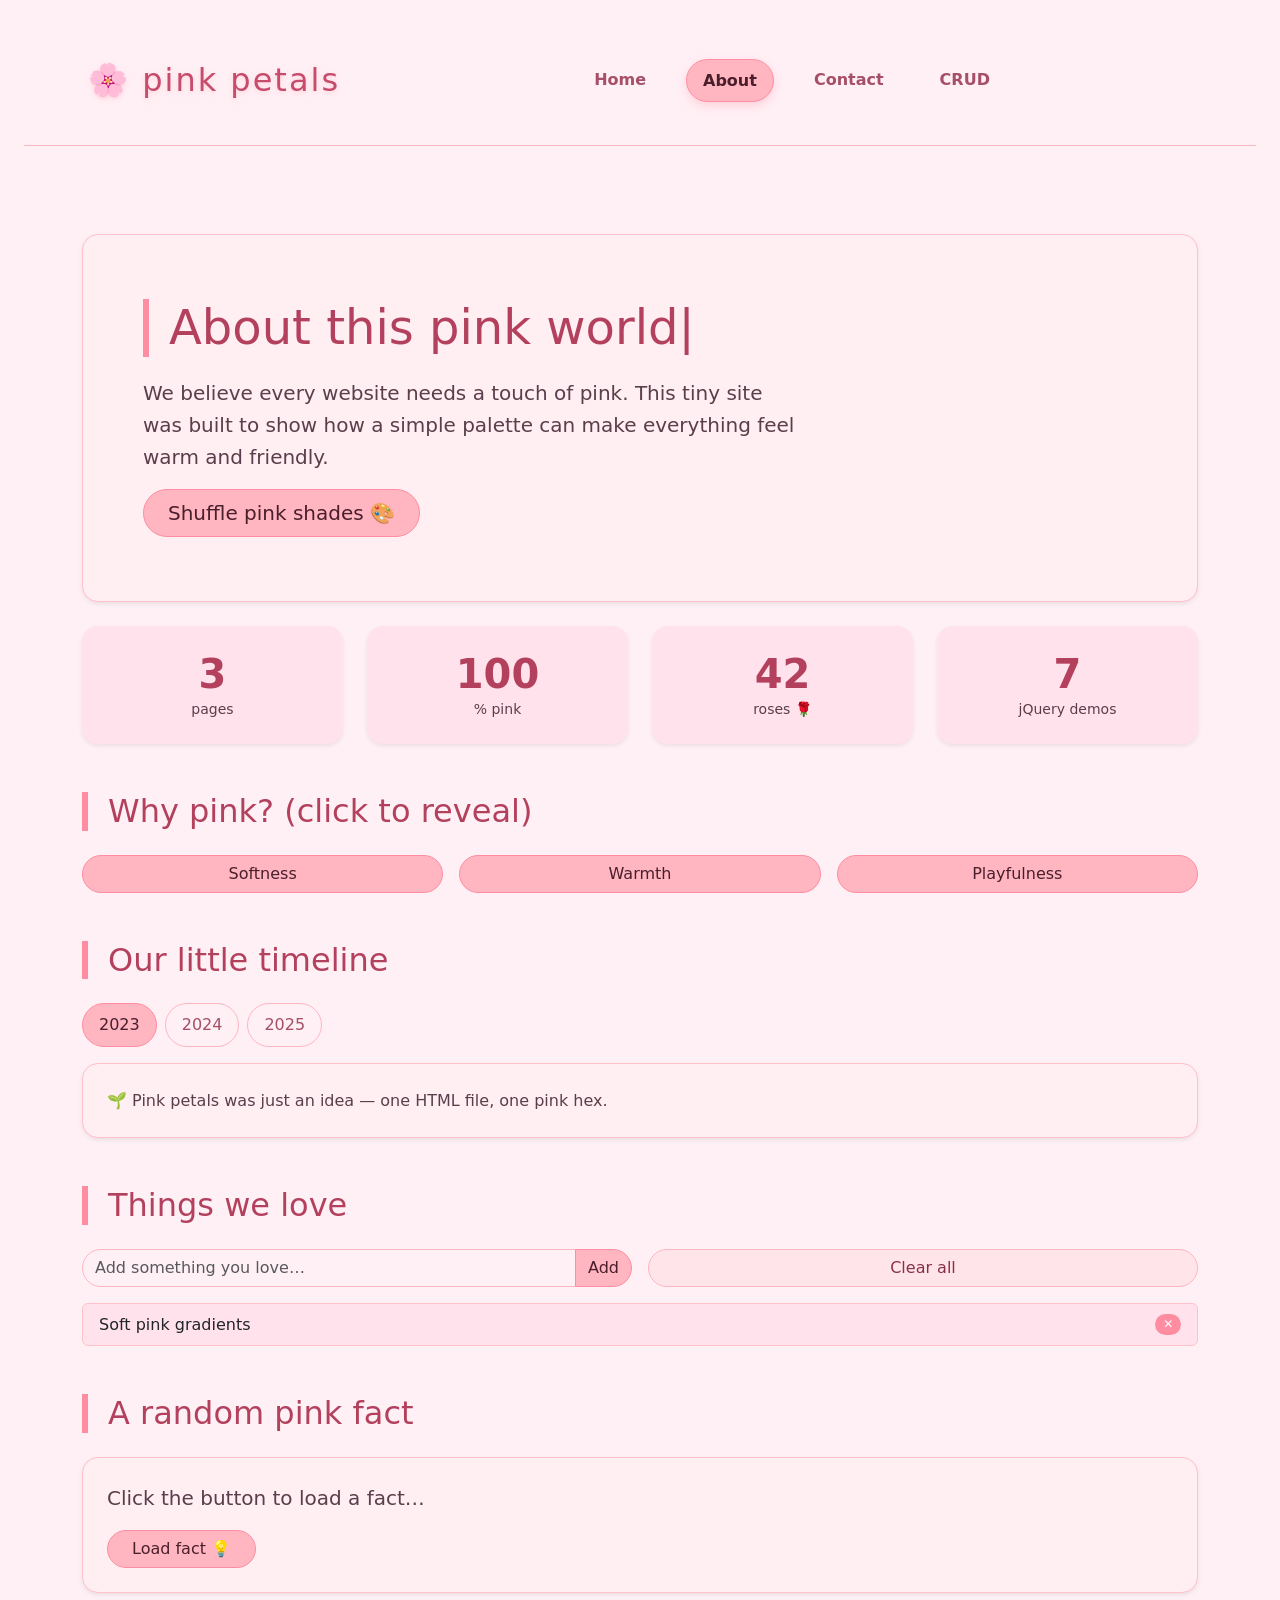
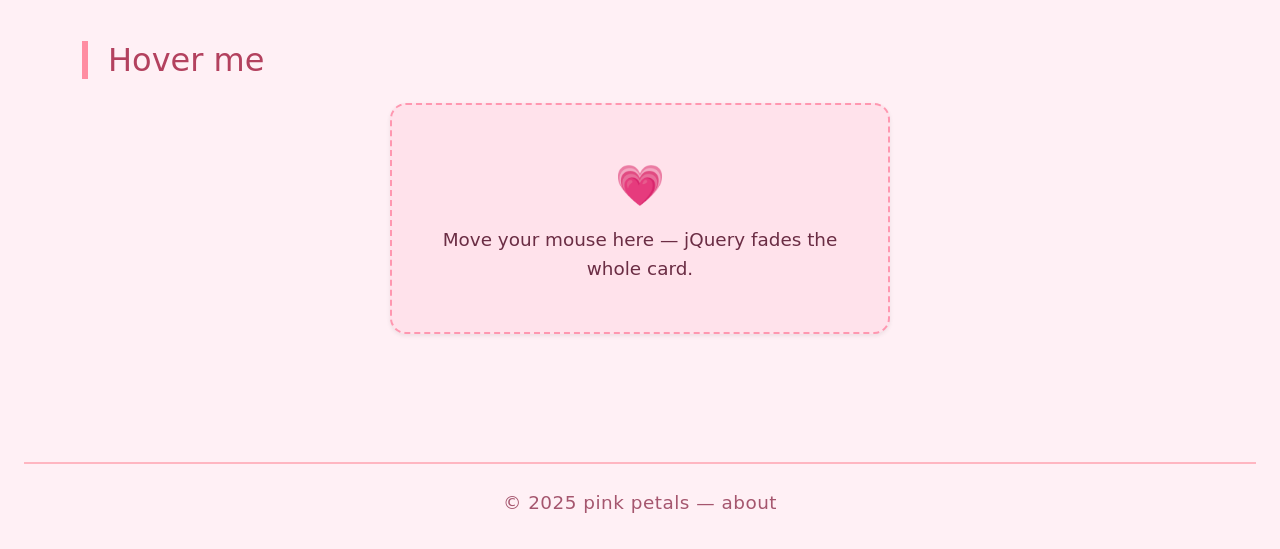
==== about.html @ add2e48e "first commit" ====
<!DOCTYPE html>
<html lang="en">
<head>
  <meta charset="UTF-8">
  <meta name="viewport" content="width=device-width, initial-scale=1.0">
  <title>Pink site · About</title>
  <link href="https://cdn.jsdelivr.net/npm/bootstrap@5.3.3/dist/css/bootstrap.min.css" rel="stylesheet">
  <link rel="stylesheet" href="style.css">
</head>
<body>
  <header class="border-bottom mb-4" style="border-color:#ffb6c1 !important;">
    <nav class="navbar navbar-expand-md container py-3">
      <div class="container-fluid px-0">

        <a class="navbar-brand fs-2 fw-light mb-0 text-decoration-none"
           href="home.html"
           style="color:#c74b6b; letter-spacing:2px; text-shadow:0 2px 5px rgba(255,192,203,0.6);">
          🌸 pink petals
        </a>

        <button class="navbar-toggler border-0" type="button"
                data-bs-toggle="collapse" data-bs-target="#mainNav"
                aria-controls="mainNav" aria-expanded="false" aria-label="Toggle navigation"
                style="background:#ffe4e9; border:1px solid #ffb6c1 !important; border-radius:40px; padding:0.4rem 0.9rem;">
          <span class="navbar-toggler-icon"></span>
        </button>

        <div class="collapse navbar-collapse justify-content-center" id="mainNav">
          <ul class="navbar-nav gap-2 gap-md-4 mt-3 mt-md-0">
            <li class="nav-item">
              <a class="nav-link rounded-pill px-3 py-2 fw-semibold"
                 href="home.html"
                 style="color:#a54f68;">Home</a>
            </li>
            <li class="nav-item">
              <a class="nav-link rounded-pill px-3 py-2 fw-semibold active"
                 href="about.html"
                 style="background:#ffb6c1; color:#4a1e2b; border:1px solid #ff8da1; box-shadow:0 4px 10px rgba(255,140,160,0.3);"
                 aria-current="page">About</a>
            </li>
            <li class="nav-item">
              <a class="nav-link rounded-pill px-3 py-2 fw-semibold"
                 href="contact.html"
                 style="color:#a54f68;">Contact</a>
            </li>
              <li class="nav-item">
    <a class="nav-link rounded-pill px-3 py-2 fw-semibold"
       href="crud.html"
       style="color:#a54f68;">CRUD</a>
  </li>
          </ul>
        </div>

      </div>
    </nav>
  </header>

  <main class="container my-5" style="display:block; flex:none; align-items:unset;">

    <!-- ============ 1. HERO (jQuery text typing effect) ============ -->
    <section class="p-5 mb-4 rounded-4 shadow-sm"
             style="background:#ffeef2; border:1px solid #ffc1cc;">
      <div class="container-fluid py-3">
        <h2 class="display-5 fw-light" style="color:#b3415e;">
          About this <span id="typingTarget"></span><span class="typing-cursor">|</span>
        </h2>
        <p class="col-md-8 fs-5">
          We believe every website needs a touch of pink. This tiny site was built to show
          how a simple palette can make everything feel warm and friendly.
        </p>
        <button id="shuffleColors" class="btn btn-lg rounded-pill px-4"
                style="background:#ffb6c1; color:#4a1e2b; border:1px solid #ff8da1;">
          Shuffle pink shades 🎨
        </button>
      </div>
    </section>

    <!-- ============ 2. STATS (jQuery animate + counter) ============ -->
    <section class="row g-4 mb-5 text-center">
      <div class="col-6 col-md-3">
        <div class="p-4 rounded-4 shadow-sm h-100" style="background:#ffe2eb;">
          <div class="display-6 fw-bold counter" data-target="3" style="color:#b3415e;">0</div>
          <div class="small">pages</div>
        </div>
      </div>
      <div class="col-6 col-md-3">
        <div class="p-4 rounded-4 shadow-sm h-100" style="background:#ffe2eb;">
          <div class="display-6 fw-bold counter" data-target="100" style="color:#b3415e;">0</div>
          <div class="small">% pink</div>
        </div>
      </div>
      <div class="col-6 col-md-3">
        <div class="p-4 rounded-4 shadow-sm h-100" style="background:#ffe2eb;">
          <div class="display-6 fw-bold counter" data-target="42" style="color:#b3415e;">0</div>
          <div class="small">roses 🌹</div>
        </div>
      </div>
      <div class="col-6 col-md-3">
        <div class="p-4 rounded-4 shadow-sm h-100" style="background:#ffe2eb;">
          <div class="display-6 fw-bold counter" data-target="7" style="color:#b3415e;">0</div>
          <div class="small">jQuery demos</div>
        </div>
      </div>
    </section>

    <!-- ============ 3. TOGGLE PANELS (jQuery slideToggle) ============ -->
    <section class="mb-5">
      <h2 class="mb-4" style="color:#b3415e; border-left:6px solid #ff8da1; padding-left:1.25rem;">
        Why pink? (click to reveal)
      </h2>
      <div class="row g-3">
        <div class="col-md-4">
          <button class="btn w-100 rounded-pill toggle-btn"
                  data-target="#panel1"
                  style="background:#ffb6c1; color:#4a1e2b; border:1px solid #ff8da1;">
            Softness
          </button>
          <div id="panel1" class="toggle-panel mt-2 p-3 rounded-4"
               style="display:none; background:#ffe4e9; color:#6b2d44;">
            Pink lowers visual tension — everything feels gentle.
          </div>
        </div>
        <div class="col-md-4">
          <button class="btn w-100 rounded-pill toggle-btn"
                  data-target="#panel2"
                  style="background:#ffb6c1; color:#4a1e2b; border:1px solid #ff8da1;">
            Warmth
          </button>
          <div id="panel2" class="toggle-panel mt-2 p-3 rounded-4"
               style="display:none; background:#ffe4e9; color:#6b2d44;">
            Pink combines red's energy with white's calm — a cozy middle.
          </div>
        </div>
        <div class="col-md-4">
          <button class="btn w-100 rounded-pill toggle-btn"
                  data-target="#panel3"
                  style="background:#ffb6c1; color:#4a1e2b; border:1px solid #ff8da1;">
            Playfulness
          </button>
          <div id="panel3" class="toggle-panel mt-2 p-3 rounded-4"
               style="display:none; background:#ffe4e9; color:#6b2d44;">
            Pink invites interaction — you want to click, hover, explore.
          </div>
        </div>
      </div>
    </section>

    <!-- ============ 4. TABS (jQuery show/hide) ============ -->
    <section class="mb-5">
      <h2 class="mb-4" style="color:#b3415e; border-left:6px solid #ff8da1; padding-left:1.25rem;">
        Our little timeline
      </h2>
      <ul class="nav nav-pills gap-2 mb-3" id="timelineTabs">
        <li class="nav-item">
          <button class="nav-link rounded-pill tab-btn active"
                  data-tab="#tab-2023"
                  style="background:#ffb6c1; color:#4a1e2b; border:1px solid #ff8da1;">
            2023
          </button>
        </li>
        <li class="nav-item">
          <button class="nav-link rounded-pill tab-btn"
                  data-tab="#tab-2024"
                  style="color:#a54f68; border:1px solid #ffb6c1;">
            2024
          </button>
        </li>
        <li class="nav-item">
          <button class="nav-link rounded-pill tab-btn"
                  data-tab="#tab-2025"
                  style="color:#a54f68; border:1px solid #ffb6c1;">
            2025
          </button>
        </li>
      </ul>
      <div id="tab-2023" class="tab-pane-custom p-4 rounded-4 shadow-sm"
           style="background:#ffeef2; border:1px solid #ffc1cc;">
        🌱 Pink petals was just an idea — one HTML file, one pink hex.
      </div>
      <div id="tab-2024" class="tab-pane-custom p-4 rounded-4 shadow-sm"
           style="display:none; background:#ffeef2; border:1px solid #ffc1cc;">
        🌿 Bootstrap joined the party. Responsive pink everywhere.
      </div>
      <div id="tab-2025" class="tab-pane-custom p-4 rounded-4 shadow-sm"
           style="display:none; background:#ffeef2; border:1px solid #ffc1cc;">
        🌸 jQuery now drives the soft interactions you're using right now.
      </div>
    </section>

    <!-- ============ 5. LIST BUILDER (jQuery DOM manipulation) ============ -->
    <section class="mb-5">
      <h2 class="mb-4" style="color:#b3415e; border-left:6px solid #ff8da1; padding-left:1.25rem;">
        Things we love
      </h2>
      <div class="row g-3">
        <div class="col-md-6">
          <div class="input-group">
            <input type="text" id="loveInput" class="form-control rounded-start-pill"
                   placeholder="Add something you love…"
                   style="background:#fff0f5; border-color:#ffb6c1;">
            <button id="addLove" class="btn rounded-end-pill"
                    style="background:#ffb6c1; color:#4a1e2b; border:1px solid #ff8da1;">
              Add
            </button>
          </div>
        </div>
        <div class="col-md-6">
          <button id="clearLove" class="btn rounded-pill w-100"
                  style="background:#ffe4e9; color:#8a2e4a; border:1px solid #ffb6c1;">
            Clear all
          </button>
        </div>
      </div>
      <ul id="loveList" class="list-group mt-3">
        <li class="list-group-item d-flex justify-content-between align-items-center"
            style="background:#ffe2eb; border-color:#ffc1cc;">
          Soft pink gradients
          <span class="remove-love badge rounded-pill"
                style="background:#ff8da1; cursor:pointer;">✕</span>
        </li>
      </ul>
    </section>

    <!-- ============ 6. FETCH MOCK DATA (jQuery $.ajax simulation) ============ -->
    <section class="mb-5">
      <h2 class="mb-4" style="color:#b3415e; border-left:6px solid #ff8da1; padding-left:1.25rem;">
        A random pink fact
      </h2>
      <div class="p-4 rounded-4 shadow-sm" style="background:#ffeef2; border:1px solid #ffc1cc;">
        <p id="factBox" class="fs-5 mb-3">Click the button to load a fact…</p>
        <button id="loadFact" class="btn rounded-pill px-4"
                style="background:#ffb6c1; color:#4a1e2b; border:1px solid #ff8da1;">
          Load fact 💡
        </button>
      </div>
    </section>

    <!-- ============ 7. HOVER CARD (jQuery effects) ============ -->
    <section class="mb-3">
      <h2 class="mb-4" style="color:#b3415e; border-left:6px solid #ff8da1; padding-left:1.25rem;">
        Hover me
      </h2>
      <div id="hoverCard" class="p-5 rounded-4 shadow-sm text-center mx-auto"
           style="max-width:500px; background:#ffe2eb; border:2px dashed #ff97b0; transition:0.3s;">
        <div class="fs-1 mb-2">💗</div>
        <p class="mb-0" style="color:#6b2d44;">Move your mouse here — jQuery fades the whole card.</p>
      </div>
    </section>

  </main>

  <footer>
    <p>© 2025 pink petals — about</p>
  </footer>

  <!-- jQuery (must load BEFORE your custom jQuery code) -->
  <script src="https://code.jquery.com/jquery-3.7.1.min.js"></script>

  <!-- Bootstrap JS bundle (needed for navbar toggle) -->
  <script src="https://cdn.jsdelivr.net/npm/bootstrap@5.3.3/dist/js/bootstrap.bundle.min.js"></script>

  <!-- your jQuery code -->
  <script src="jquery.js"> </script>
</body>
</html>
---- style.css ----
/* style.css — all pink, soft and simple */

* {
  margin: 0;
  padding: 0;
  box-sizing: border-box;
}

body {
  font-family: 'Segoe UI', 'Helvetica Neue', system-ui, sans-serif;
  background: #fff0f5;        /* lavender blush */
  color: #5a3e4b;            /* soft muted plum */
  line-height: 1.6;
  display: flex;
  flex-direction: column;
  min-height: 100vh;
  padding: 0 1.5rem;
}

/* header + navigation */
header {
  text-align: center;
  padding: 2rem 0 1rem;
  border-bottom: 3px solid #ffb6c1;
  margin-bottom: 2rem;
}

h1 {
  font-size: 2.4rem;
  font-weight: 400;
  letter-spacing: 2px;
  color: #c74b6b;
  text-shadow: 0 2px 5px rgba(255, 192, 203, 0.6);
  margin-bottom: 0.75rem;
}

nav {
  display: flex;
  justify-content: center;
  gap: 2rem;
  flex-wrap: wrap;
}

nav a {
  text-decoration: none;
  font-weight: 600;
  font-size: 1.2rem;
  color: #a54f68;
  padding: 0.4rem 1rem;
  border-radius: 40px;
  transition: 0.25s ease;
  background: transparent;
  border: 2px solid transparent;
}

nav a:hover {
  background: #ffe4e9;
  border-color: #ffb6c1;
  color: #8a2e4a;
  transform: scale(1.02);
}

nav a.active {
  background: #ffb6c1;
  color: #4a1e2b;
  border-color: #ff8da1;
  box-shadow: 0 4px 10px rgba(255, 140, 160, 0.3);
}

/* main content */
main {
  flex: 1;
  display: flex;
  justify-content: center;
  align-items: center;
  padding: 1rem 0 2.5rem;
}

.hero,
.about-card,
.contact-card {
  background: #ffeef2;
  max-width: 750px;
  width: 100%;
  margin: 0 auto;
  padding: 2.5rem 2rem;
  border-radius: 40px 40px 40px 40px;
  box-shadow: 0 15px 30px -10px #ffb6c1, 0 0 0 2px #ffdae0 inset;
  border: 1px solid #ffc1cc;
  transition: 0.2s;
}

h2 {
  font-size: 2rem;
  font-weight: 400;
  color: #b3415e;
  border-left: 6px solid #ff8da1;
  padding-left: 1.25rem;
  margin-bottom: 1.25rem;
}

p {
  margin-bottom: 1rem;
  font-size: 1.15rem;
}

.pink-box {
  background: #ffd9e2;
  border-radius: 30px;
  padding: 1rem 1.8rem;
  margin-top: 1.8rem;
  font-weight: 500;
  color: #6b2d44;
  border: 2px dashed #ff97b0;
  text-align: center;
  font-size: 1.15rem;
  box-shadow: 0 4px 8px rgba(255, 150, 170, 0.3);
}

/* contact-specific */
.contact-details {
  background: #ffe2eb;
  border-radius: 30px;
  padding: 1.4rem 2rem;
  margin: 1.6rem 0 1rem;
  border-left: 8px solid #ff8da1;
}

.contact-details p {
  margin-bottom: 0.5rem;
  font-size: 1.2rem;
}

/* footer */
footer {
  text-align: center;
  padding: 1.5rem 0 1rem;
  margin-top: 1.5rem;
  border-top: 2px solid #ffb6c1;
  color: #a5566e;
  font-size: 1rem;
  letter-spacing: 0.5px;
}

/* small screens */
@media (max-width: 500px) {
  body { padding: 0 1rem; }
  h1 { font-size: 1.9rem; }
  nav { gap: 0.8rem; }
  nav a { font-size: 1rem; padding: 0.3rem 0.8rem; }
  .hero, .about-card, .contact-card { padding: 1.6rem; }
  h2 { font-size: 1.6rem; }
}

/* extra softness for links inside text */
a {
  color: #b3415e;
}

    /* ----- carousel wrapper – all pink, soft, matches style.css ----- */
    .carousel-container {
      background: #ffeef2;
      max-width: 750px;
      width: 100%;
      margin: 0 auto;
      padding: 2rem 1.5rem 2.5rem;
      border-radius: 40px;
      box-shadow: 0 15px 30px -10px #ffb6c1, 0 0 0 2px #ffdae0 inset;
      border: 1px solid #ffc1cc;
      transition: 0.2s;
      position: relative;
    }

    .carousel {
      display: flex;
      overflow: hidden;
      border-radius: 30px;
      box-shadow: 0 8px 18px rgba(255, 140, 160, 0.25);
      background: #ffe2eb;
      border: 2px solid #ffb6c1;
      margin-bottom: 1.2rem;
    }

    .carousel-track {
      display: flex;
      transition: transform 0.45s cubic-bezier(0.25, 0.46, 0.45, 0.94);
      width: 100%;
    }

    .carousel-slide {
      flex: 0 0 100%;
      display: flex;
      align-items: center;
      justify-content: center;
      background: #fff0f5;
    }

    .carousel-slide img {
      width: 100%;
      height: auto;
      max-height: 380px;
      object-fit: cover;
      display: block;
      border-radius: 28px;
      box-shadow: 0 2px 12px #ffb6c180;
    }

    /* navigation dots – soft pink */
    .carousel-dots {
      display: flex;
      justify-content: center;
      gap: 0.8rem;
      margin: 0.8rem 0 0.2rem;
    }

    .dot {
      width: 14px;
      height: 14px;
      border-radius: 50%;
      background: #ffb6c1;
      border: 2px solid #ff8da1;
      cursor: pointer;
      transition: 0.2s ease;
      padding: 0;
      box-shadow: 0 2px 6px rgba(255, 140, 160, 0.4);
    }

    .dot.active {
      background: #c74b6b;
      border-color: #b3415e;
      transform: scale(1.2);
      box-shadow: 0 0 0 2px #ffe4e9, 0 4px 8px #ff8da1;
    }

    .dot:hover {
      background: #ff8da1;
      transform: scale(1.15);
    }

    /* arrow buttons (optional, but adds cuteness) – can be removed if you prefer */
    .carousel-btn {
      background: #ffe4e9;
      border: 2px solid #ffb6c1;
      color: #a54f68;
      font-size: 2rem;
      font-weight: 300;
      width: 44px;
      height: 44px;
      border-radius: 50%;
      display: flex;
      align-items: center;
      justify-content: center;
      cursor: pointer;
      transition: 0.25s ease;
      box-shadow: 0 4px 10px rgba(255, 182, 193, 0.4);
      line-height: 1;
      user-select: none;
    }

    .carousel-btn:hover {
      background: #ffb6c1;
      color: #4a1e2b;
      border-color: #ff8da1;
      transform: scale(1.07);
    }

    .carousel-btn:active {
      transform: scale(0.98);
    }

    .carousel-nav {
      display: flex;
      justify-content: center;
      align-items: center;
      gap: 1.5rem;
      margin-top: 0.2rem;
    }

    .carousel-label {
      font-size: 1.2rem;
      font-weight: 500;
      color: #8a2e4a;
      background: #ffe4e9;
      padding: 0.2rem 1.6rem;
      border-radius: 40px;
      border: 2px dashed #ff97b0;
      box-shadow: 0 2px 6px #ffb6c180;
    }

    /* small screens – carousel tweaks */
    @media (max-width: 500px) {
      .carousel-container {
        padding: 1.2rem 0.8rem 1.8rem;
      }
      .carousel-slide img {
        max-height: 240px;
      }
      .carousel-btn {
        width: 36px;
        height: 36px;
        font-size: 1.6rem;
      }
      .carousel-label {
        font-size: 1rem;
        padding: 0.2rem 1rem;
      }
      .dot {
        width: 12px;
        height: 12px;
      }
    }
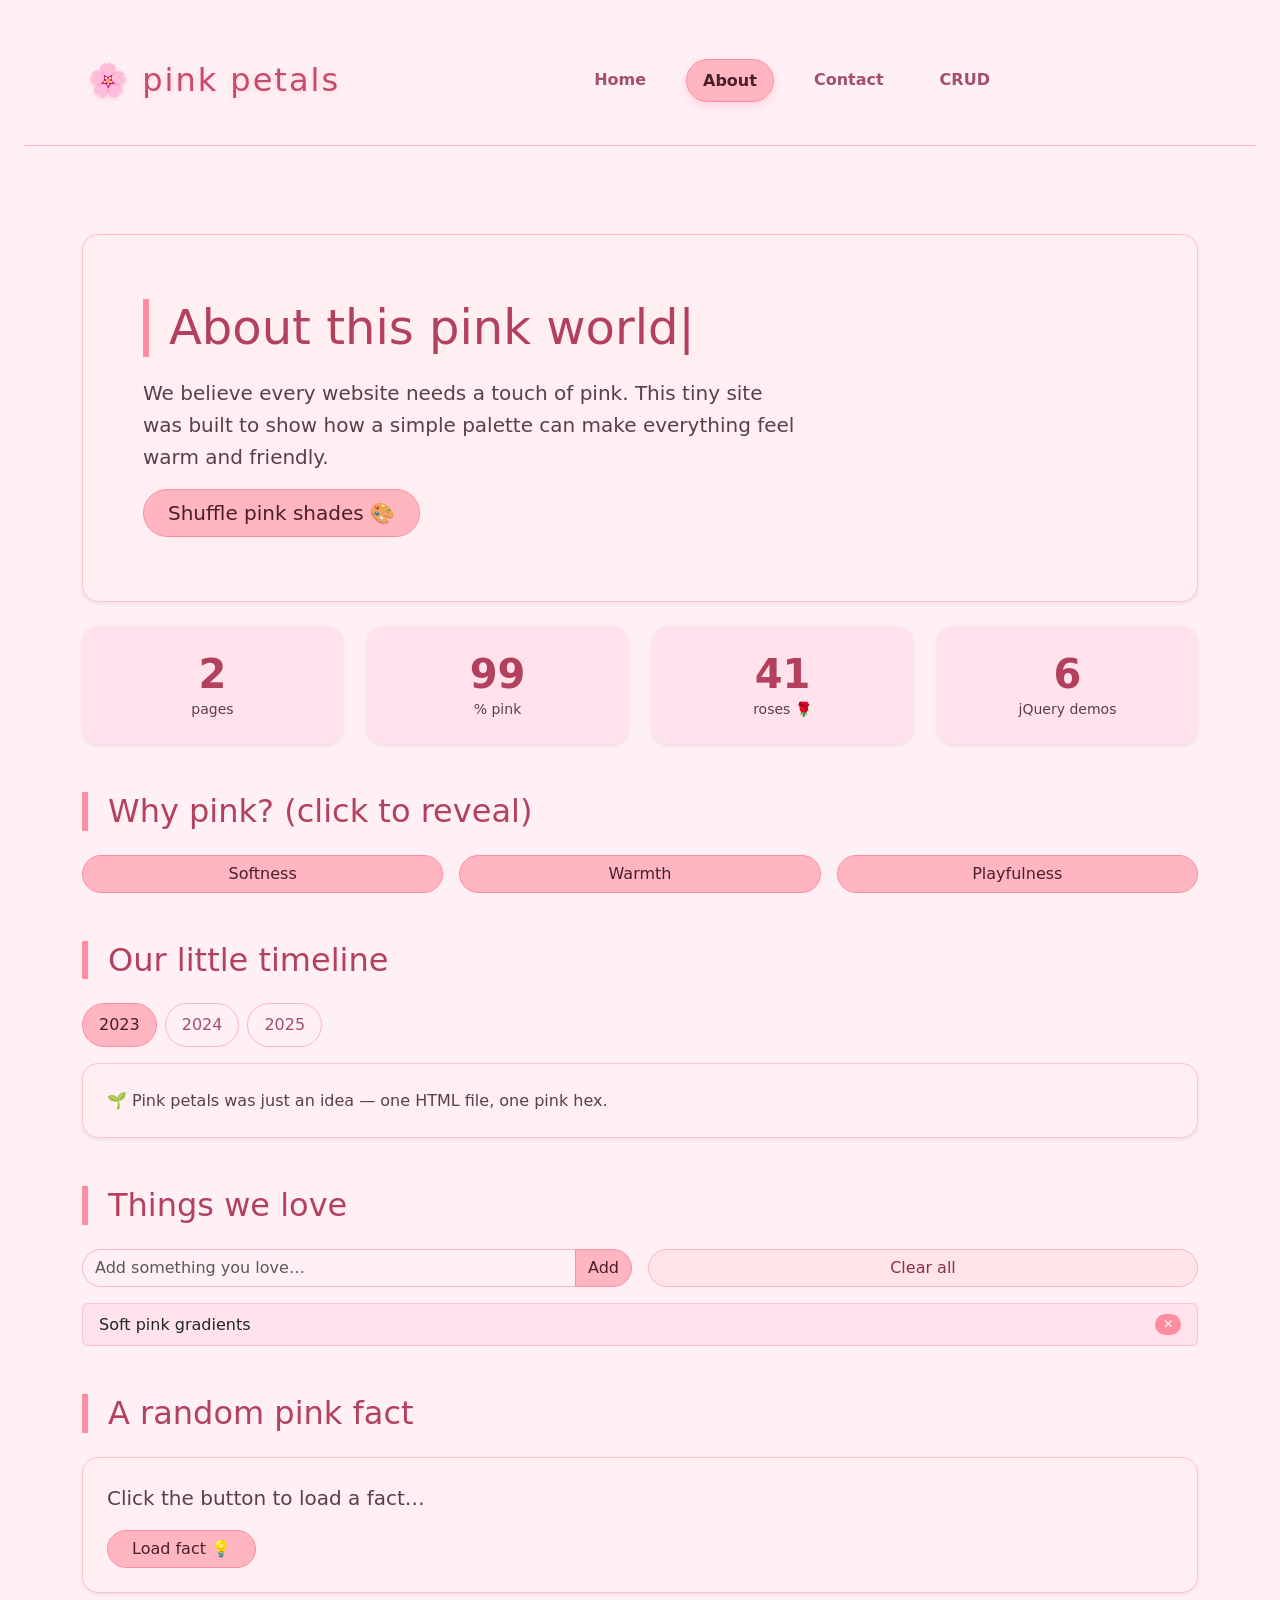
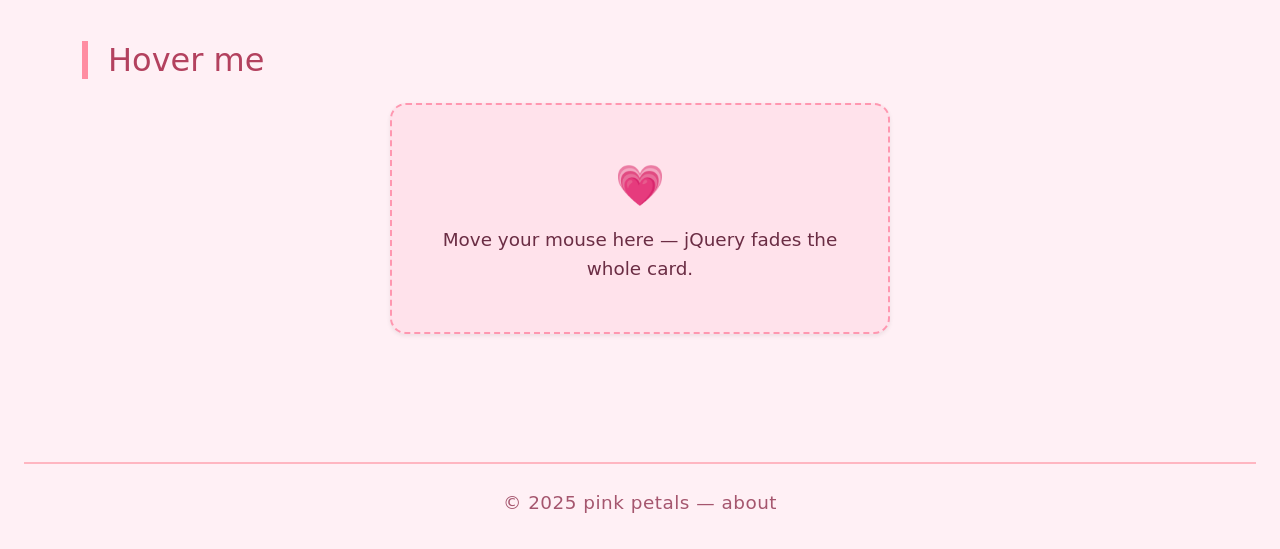
==== commit 87c8509f: "Edit Home to Index" ====
--- a/about.html
+++ b/about.html
@@ -13,7 +13,7 @@
       <div class="container-fluid px-0">
 
         <a class="navbar-brand fs-2 fw-light mb-0 text-decoration-none"
-           href="home.html"
+           href="index.html"
            style="color:#c74b6b; letter-spacing:2px; text-shadow:0 2px 5px rgba(255,192,203,0.6);">
           🌸 pink petals
         </a>
@@ -29,7 +29,7 @@
           <ul class="navbar-nav gap-2 gap-md-4 mt-3 mt-md-0">
             <li class="nav-item">
               <a class="nav-link rounded-pill px-3 py-2 fw-semibold"
-                 href="home.html"
+                 href="index.html"
                  style="color:#a54f68;">Home</a>
             </li>
             <li class="nav-item">
